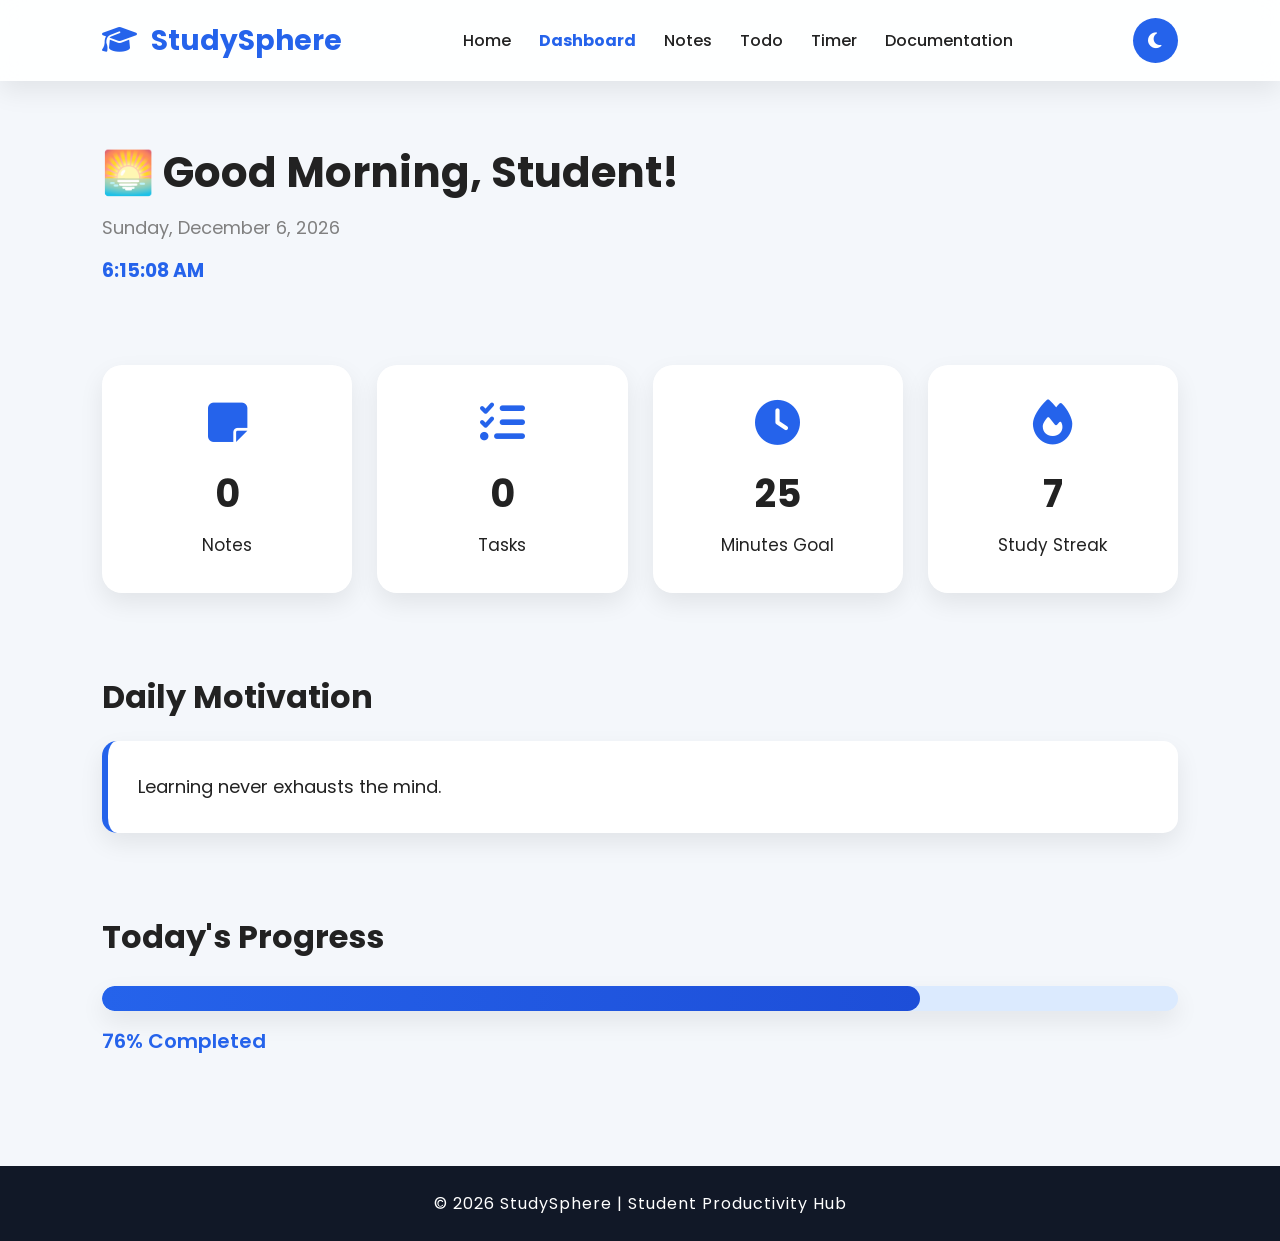
==== dashboard.html @ d7798560 "Add files via upload" ====
<!DOCTYPE html>
<html lang="en">
<head>
<meta charset="UTF-8">
<meta name="viewport" content="width=device-width, initial-scale=1.0">

<title>StudySphere Dashboard</title>

<link rel="preconnect" href="https://fonts.googleapis.com">
<link href="https://fonts.googleapis.com/css2?family=Poppins:wght@300;400;500;600;700&display=swap" rel="stylesheet">

<link rel="stylesheet"
href="https://cdnjs.cloudflare.com/ajax/libs/font-awesome/6.5.2/css/all.min.css">

<link rel="stylesheet" href="dashboard.css">

</head>

<body>

<header>

<div class="logo">
<i class="fa-solid fa-graduation-cap"></i>
StudySphere
</div>

<nav>

<a href="index.html">Home</a>
<a href="dashboard.html" class="active">Dashboard</a>
<a href="notes.html">Notes</a>
<a href="todo.html">Todo</a>
<a href="timer.html">Timer</a>
<a href="documentation.html">Documentation</a>

</nav>

<button id="themeBtn">
<i class="fa-solid fa-moon"></i>
</button>

</header>

<section class="welcome">

<h1 id="greeting">Welcome Student 👋</h1>

<p id="date"></p>

</section>

<section class="cards">

<div class="card">
<i class="fa-solid fa-note-sticky"></i>
<h2 id="notesCount">0</h2>
<p>Notes</p>
</div>

<div class="card">
<i class="fa-solid fa-list-check"></i>
<h2 id="taskCount">0</h2>
<p>Tasks</p>
</div>

<div class="card">
<i class="fa-solid fa-clock"></i>
<h2 id="studyTime">25</h2>
<p>Minutes Goal</p>
</div>

<div class="card">
<i class="fa-solid fa-fire"></i>
<h2>7</h2>
<p>Study Streak</p>
</div>

</section>

<section class="quote">

<h2>Daily Motivation</h2>

<p id="quoteText"></p>

</section>

<section class="progress">

<h2>Today's Progress</h2>

<div class="progress-bar">

<div id="progressFill"></div>

</div>

<p id="progressText">0%</p>

</section>

<footer>

<p>© 2026 StudySphere</p>

</footer>

<script src="dashboard.js"></script>

</body>
</html>
---- dashboard.css ----
/* ==========================================
   StudySphere Dashboard CSS
   Part 2B-1
========================================== */

/* Google Font */

*{
    margin:0;
    padding:0;
    box-sizing:border-box;
    font-family:'Poppins',sans-serif;
}

:root{

    --primary:#2563eb;
    --secondary:#1d4ed8;
    --orange:#f97316;

    --bg:#f4f7fb;
    --card:#ffffff;
    --text:#222;
    --shadow:0 10px 25px rgba(0,0,0,.08);

}

body{

    background:var(--bg);
    color:var(--text);
    transition:.3s;

}

/* Dark Theme */

body.dark{

    --bg:#0f172a;
    --card:#1e293b;
    --text:#ffffff;
    --shadow:0 10px 25px rgba(255,255,255,.05);

}

/* ================= HEADER ================= */

header{

    position:sticky;
    top:0;

    display:flex;
    justify-content:space-between;
    align-items:center;

    padding:18px 8%;

    background:rgba(255,255,255,.9);
    backdrop-filter:blur(12px);

    box-shadow:var(--shadow);

    z-index:999;

}

body.dark header{

    background:#0f172af0;

}

.logo{

    font-size:28px;
    font-weight:700;
    color:var(--primary);

}

.logo i{

    margin-right:8px;

}

/* Navigation */

nav{

    display:flex;
    gap:28px;

}

nav a{

    text-decoration:none;
    color:var(--text);
    font-weight:500;
    transition:.3s;

}

nav a:hover{

    color:var(--primary);

}

.active{

    color:var(--primary);
    font-weight:700;

}

/* Theme Button */

#themeBtn{

    width:45px;
    height:45px;

    border:none;

    border-radius:50%;

    background:var(--primary);
    color:white;

    cursor:pointer;

    transition:.3s;

    font-size:18px;

}

#themeBtn:hover{

    transform:scale(1.08);

}

/* ================= WELCOME ================= */

.welcome{

    padding:60px 8%;

}

.welcome h1{

    font-size:42px;
    margin-bottom:10px;

}

.welcome p{

    font-size:18px;
    color:gray;

}

body.dark .welcome p{

    color:#cbd5e1;

}

/* ================= CARD SECTION ================= */

.cards{

    padding:20px 8% 60px;

    display:grid;

    grid-template-columns:repeat(auto-fit,minmax(240px,1fr));

    gap:25px;

}

.card{

    background:var(--card);

    border-radius:20px;

    padding:35px;

    text-align:center;

    box-shadow:var(--shadow);

    transition:.35s;

}

.card:hover{

    transform:translateY(-10px);

}

.card i{

    font-size:45px;

    color:var(--primary);

    margin-bottom:20px;

}

.card h2{

    font-size:38px;

    margin-bottom:10px;

}

.card p{

    font-size:17px;

}
/* ================= QUOTE SECTION ================= */

.quote{

    padding:20px 8% 60px;

}

.quote h2{

    font-size:32px;

    margin-bottom:20px;

}

.quote p{

    background:var(--card);

    padding:30px;

    border-left:6px solid var(--primary);

    border-radius:15px;

    font-size:18px;

    line-height:1.8;

    box-shadow:var(--shadow);

}

/* ================= PROGRESS ================= */

.progress{

    padding:20px 8% 80px;

}

.progress h2{

    margin-bottom:25px;

    font-size:32px;

}

.progress-bar{

    width:100%;

    height:25px;

    background:#dbeafe;

    border-radius:50px;

    overflow:hidden;

    box-shadow:var(--shadow);

}

#progressFill{

    width:0%;

    height:100%;

    background:linear-gradient(90deg,#2563eb,#1d4ed8);

    border-radius:50px;

    transition:width 1.5s ease;

}

#progressText{

    margin-top:15px;

    font-size:20px;

    font-weight:600;

    color:var(--primary);

}

/* ================= FOOTER ================= */

footer{

    background:#111827;

    color:#fff;

    text-align:center;

    padding:25px;

    margin-top:30px;

}

footer p{

    letter-spacing:1px;

}

/* ================= CARD ANIMATIONS ================= */

.card{

    opacity:0;

    transform:translateY(40px);

    animation:fadeUp .8s ease forwards;

}

.card:nth-child(1){

    animation-delay:.2s;

}

.card:nth-child(2){

    animation-delay:.4s;

}

.card:nth-child(3){

    animation-delay:.6s;

}

.card:nth-child(4){

    animation-delay:.8s;

}

@keyframes fadeUp{

    from{

        opacity:0;
        transform:translateY(40px);

    }

    to{

        opacity:1;
        transform:translateY(0);

    }

}

/* ================= HOVER EFFECTS ================= */

.card:hover{

    transform:translateY(-10px) scale(1.03);

}

.quote p:hover{

    transform:translateY(-5px);

    transition:.3s;

}

#themeBtn:hover{

    transform:rotate(180deg) scale(1.1);

}

/* ================= SCROLLBAR ================= */

::-webkit-scrollbar{

    width:10px;

}

::-webkit-scrollbar-thumb{

    background:var(--primary);

    border-radius:20px;

}

::-webkit-scrollbar-track{

    background:#e5e7eb;

}
/* ==========================================
   StudySphere Dashboard CSS
   Part 2B-3
========================================== */

/* Dark Theme Improvements */

body.dark .card,
body.dark .quote p{

    background:var(--card);
    color:var(--text);

}

body.dark nav a{

    color:white;

}

body.dark nav a:hover{

    color:#60a5fa;

}

body.dark .progress-bar{

    background:#334155;

}

body.dark footer{

    background:#020617;

}

/* Glass Effect */

.card,
.quote p{

    backdrop-filter:blur(15px);

}

/* Smooth Transition */

header,
.card,
.quote p,
.progress-bar,
footer{

    transition:.35s ease;

}

/* Hover Glow */

.card:hover{

    box-shadow:0 20px 45px rgba(37,99,235,.25);

}

body.dark .card:hover{

    box-shadow:0 20px 45px rgba(96,165,250,.18);

}

/* Responsive Design */

@media(max-width:992px){

header{

    flex-direction:column;
    gap:15px;

}

nav{

    flex-wrap:wrap;
    justify-content:center;
    gap:18px;

}

.welcome{

    text-align:center;

}

.welcome h1{

    font-size:34px;

}

.cards{

    grid-template-columns:repeat(2,1fr);

}

}

/* Mobile */

@media(max-width:768px){

header{

    padding:20px;

}

.logo{

    font-size:24px;

}

nav{

    flex-direction:column;
    align-items:center;
    gap:15px;

}

nav a{

    display:block;

}

.welcome{

    padding:40px 20px;

}

.welcome h1{

    font-size:30px;

}

.quote,
.progress,
.cards{

    padding-left:20px;
    padding-right:20px;

}

.cards{

    grid-template-columns:1fr;

}

.card{

    padding:28px;

}

.card h2{

    font-size:32px;

}

.quote h2,
.progress h2{

    font-size:26px;

}

.quote p{

    font-size:16px;

}

.progress-bar{

    height:20px;

}

}

/* Small Phones */

@media(max-width:480px){

.logo{

    font-size:22px;

}

.welcome h1{

    font-size:26px;

}

.card{

    padding:22px;

}

.card i{

    font-size:38px;

}

.card h2{

    font-size:28px;

}

.quote h2,
.progress h2{

    font-size:22px;

}

footer{

    font-size:14px;

}

}

/* Floating Animation */

@keyframes floating{

0%{

transform:translateY(0px);

}

50%{

transform:translateY(-8px);

}

100%{

transform:translateY(0px);

}

}

.card i{

animation:floating 3s ease-in-out infinite;

}

/* Selection Color */

::selection{

background:#2563eb;
color:white;

}
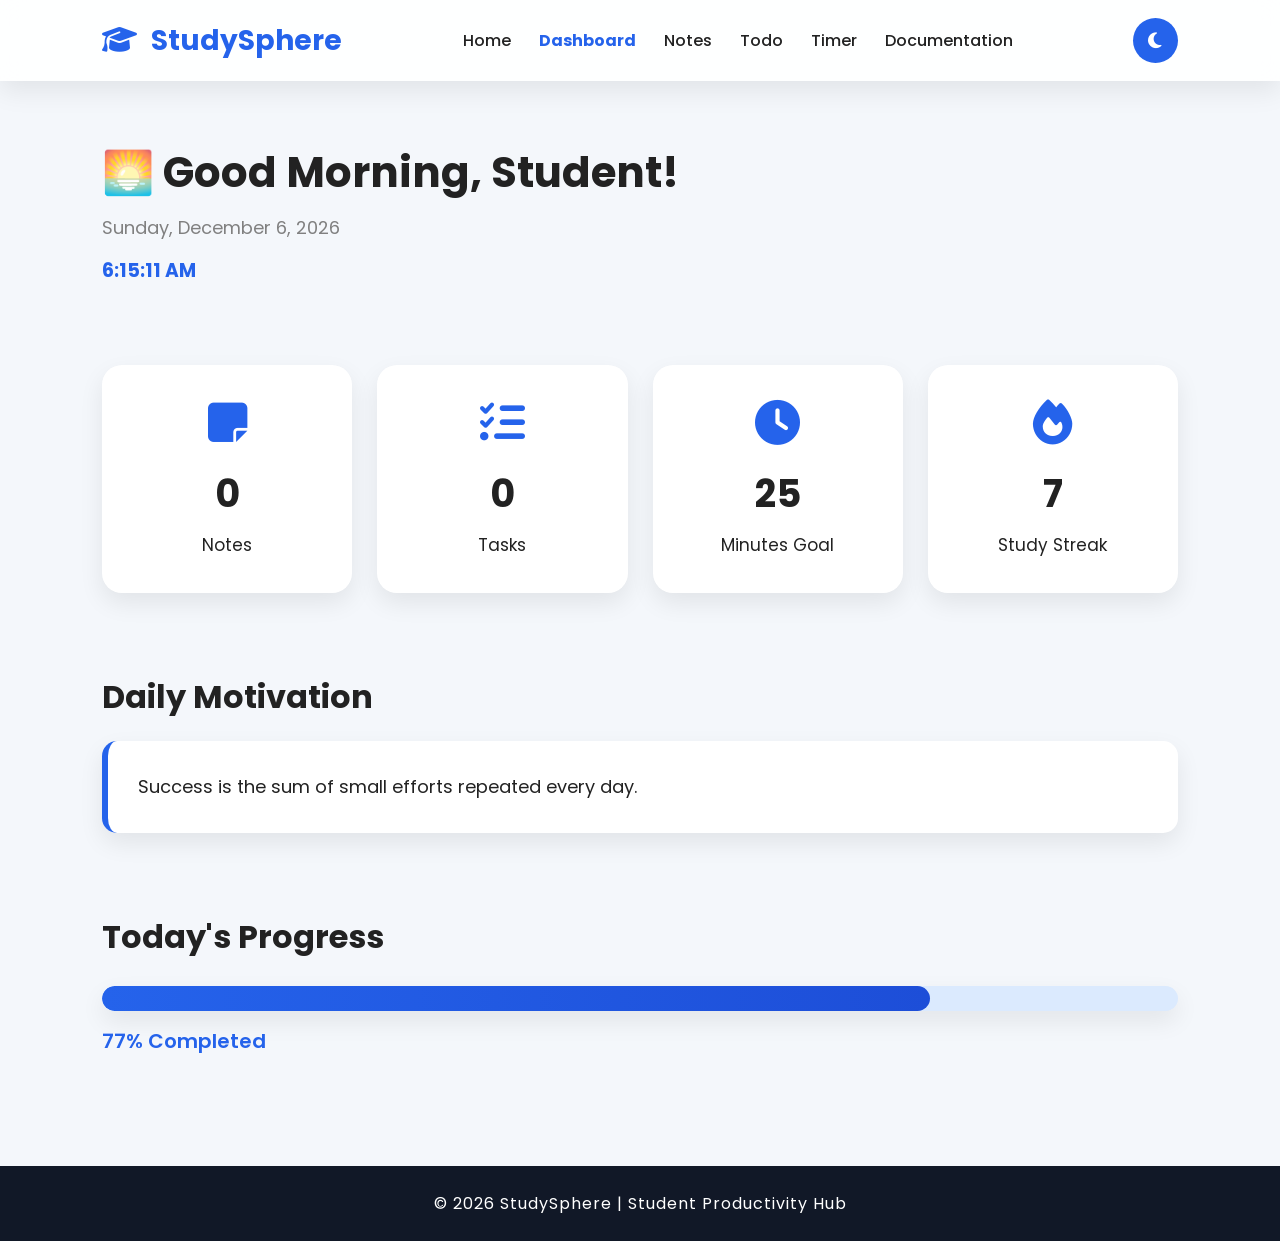
==== commit c33b0fea: "Update dashboard.html" ====
--- a/dashboard.html
+++ b/dashboard.html
@@ -109,4 +109,4 @@
 <script src="dashboard.js"></script>
 
 </body>
-</html>+</html>
